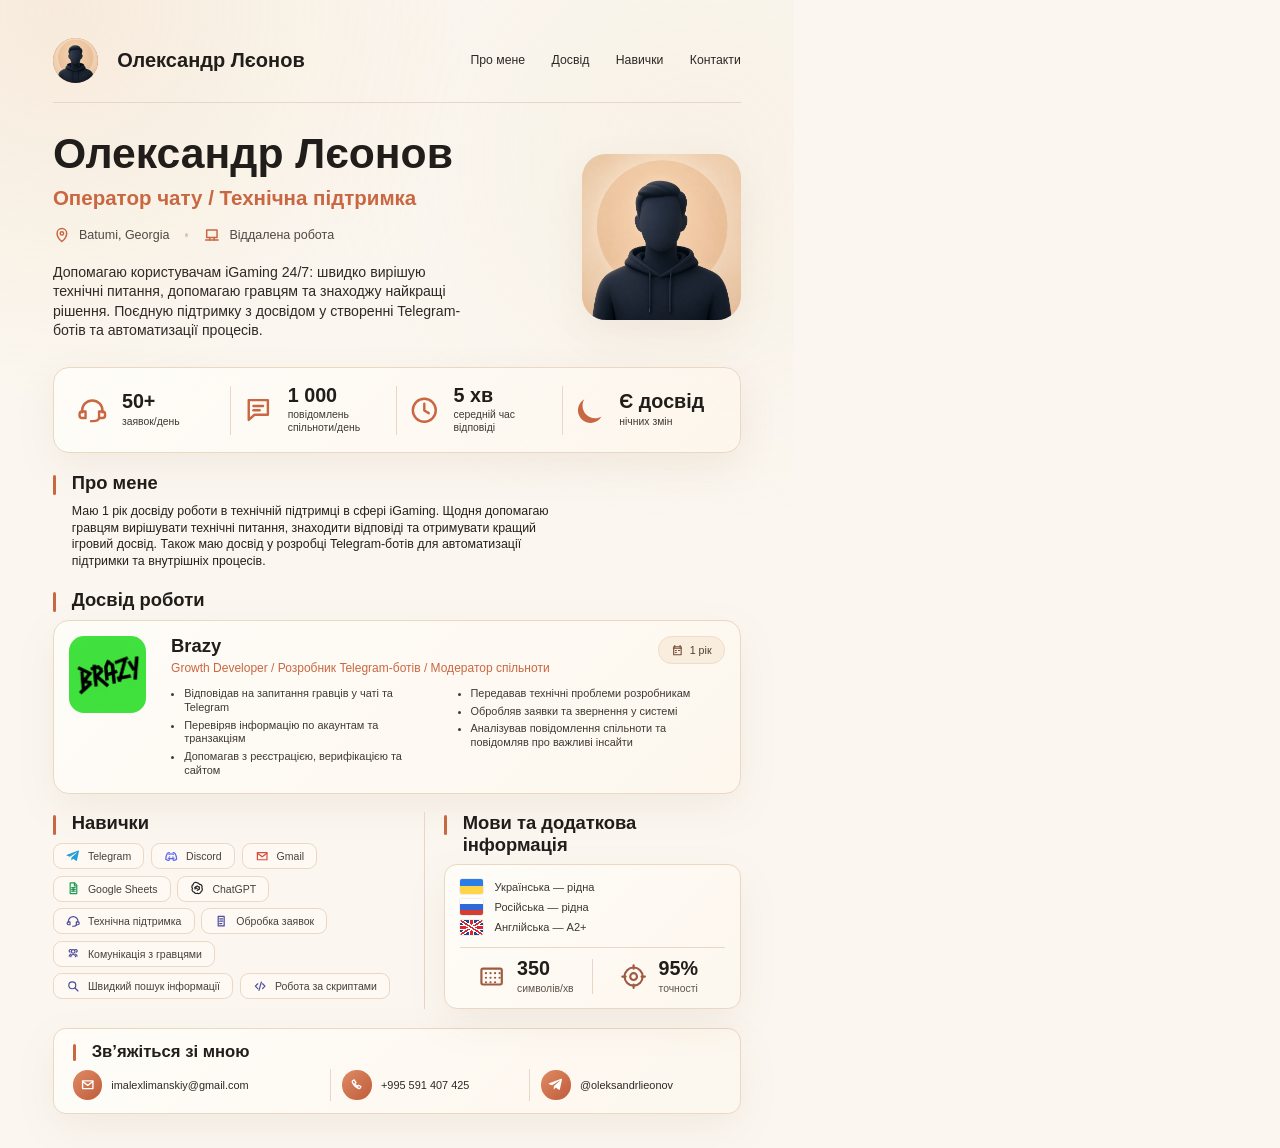
==== resume-pdf.html @ 04a3d412 "Initial resume landing page" ====
<!doctype html>
<html lang="uk">
  <head>
    <meta charset="utf-8">
    <meta name="viewport" content="width=device-width, initial-scale=1">
    <title>Олександр Лєонов - Resume PDF</title>
    <link rel="stylesheet" href="resume-pdf.css">
  </head>
  <body>
    <main class="sheet">
      <header class="topbar">
        <div class="brand">
          <span class="brand-mark">
            <img src="assets/avatar-placeholder.png" alt="" aria-hidden="true">
          </span>
          <span>Олександр Лєонов</span>
        </div>
        <nav class="nav" aria-label="Розділи резюме">
          <span>Про мене</span>
          <span>Досвід</span>
          <span>Навички</span>
          <span>Контакти</span>
        </nav>
      </header>

      <section class="hero" aria-labelledby="name">
        <div class="hero-copy">
          <h1 id="name">Олександр Лєонов</h1>
          <p class="role">Оператор чату / Технічна підтримка</p>

          <div class="meta-row">
            <span>
              <svg aria-hidden="true" viewBox="0 0 24 24">
                <path d="M12 21s6.5-5.6 6.5-11A6.5 6.5 0 0 0 5.5 10c0 5.4 6.5 11 6.5 11Z"></path>
                <circle cx="12" cy="10" r="2.3"></circle>
              </svg>
              Batumi, Georgia
            </span>
            <i aria-hidden="true"></i>
            <span>
              <svg aria-hidden="true" viewBox="0 0 24 24">
                <path d="M5 5.5h14v10H5z"></path>
                <path d="M3.5 19h17"></path>
                <path d="M9 15.5v3.5"></path>
                <path d="M15 15.5v3.5"></path>
              </svg>
              Віддалена робота
            </span>
          </div>

          <p class="lead">
            Допомагаю користувачам iGaming 24/7: швидко вирішую технічні питання,
            допомагаю гравцям та знаходжу найкращі рішення. Поєдную підтримку
            з досвідом у створенні Telegram-ботів та автоматизації процесів.
          </p>
        </div>
        <figure class="avatar">
          <img src="assets/avatar-placeholder.png" alt="Олександр Лєонов">
        </figure>
      </section>

      <section class="stats" aria-label="Ключові показники">
        <div class="stat">
          <svg aria-hidden="true" viewBox="0 0 24 24">
            <path d="M4 13.5v-1.2a8 8 0 0 1 16 0v1.2"></path>
            <path d="M4 13h2.7v5H4a2 2 0 0 1-2-2v-1a2 2 0 0 1 2-2Z"></path>
            <path d="M17.3 13H20a2 2 0 0 1 2 2v1a2 2 0 0 1-2 2h-2.7v-5Z"></path>
            <path d="M17.5 18.2c-.8 1.5-2.4 2.3-4.7 2.3H11"></path>
          </svg>
          <p><strong>50+</strong><span>заявок/день</span></p>
        </div>
        <div class="stat">
          <svg aria-hidden="true" viewBox="0 0 24 24">
            <path d="M4.5 4h15v11.5H9l-4.5 4V4Z"></path>
            <path d="M8.2 8.6h7.5"></path>
            <path d="M8.2 12h4.8"></path>
          </svg>
          <p><strong>1 000</strong><span>повідомлень спільноти/день</span></p>
        </div>
        <div class="stat">
          <svg aria-hidden="true" viewBox="0 0 24 24">
            <circle cx="12" cy="12" r="9"></circle>
            <path d="M12 6.8v5.4l3.5 2"></path>
          </svg>
          <p><strong>5 хв</strong><span>середній час відповіді</span></p>
        </div>
        <div class="stat">
          <svg class="moon" aria-hidden="true" viewBox="0 0 24 24">
            <path d="M20.8 16.9c-1.5.9-3.2 1.4-5.1 1.4-5.4 0-9.8-4.4-9.8-9.8 0-1.9.5-3.6 1.4-5.1A9.9 9.9 0 1 0 20.8 16.9Z"></path>
          </svg>
          <p><strong>Є досвід</strong><span>нічних змін</span></p>
        </div>
      </section>

      <section class="section about">
        <h2>Про мене</h2>
        <p>
          Маю 1 рік досвіду роботи в технічній підтримці в сфері iGaming.
          Щодня допомагаю гравцям вирішувати технічні питання, знаходити відповіді
          та отримувати кращий ігровий досвід. Також маю досвід у розробці
          Telegram-ботів для автоматизації підтримки та внутрішніх процесів.
        </p>
      </section>

      <section class="section">
        <h2>Досвід роботи</h2>
        <article class="experience">
          <img class="company-logo" src="assets/logo-hq.png" alt="Brazy">
          <div class="experience-main">
            <div class="experience-head">
              <div>
                <h3>Brazy</h3>
                <p>Growth Developer / Розробник Telegram-ботів / Модератор спільноти</p>
              </div>
              <span class="period">
                <svg aria-hidden="true" viewBox="0 0 24 24">
                  <path d="M7 3v3"></path>
                  <path d="M17 3v3"></path>
                  <path d="M4.5 8h15"></path>
                  <path d="M5 5h14v15H5z"></path>
                  <path d="M8 12h2"></path>
                  <path d="M14 12h2"></path>
                  <path d="M8 16h2"></path>
                </svg>
                1 рік
              </span>
            </div>
            <div class="experience-list">
              <ul>
                <li>Відповідав на запитання гравців у чаті та Telegram</li>
                <li>Перевіряв інформацію по акаунтам та транзакціям</li>
                <li>Допомагав з реєстрацією, верифікацією та сайтом</li>
              </ul>
              <ul>
                <li>Передавав технічні проблеми розробникам</li>
                <li>Обробляв заявки та звернення у системі</li>
                <li>Аналізував повідомлення спільноти та повідомляв про важливі інсайти</li>
              </ul>
            </div>
          </div>
        </article>
      </section>

      <section class="bottom-grid">
        <div class="section skills">
          <h2>Навички</h2>
          <div class="skill-grid">
            <span><svg class="telegram-color" aria-hidden="true" viewBox="0 0 24 24"><path d="M21.6 4.1 18.4 19c-.2 1-.8 1.2-1.6.8l-4.7-3.5-2.3 2.2c-.3.3-.5.5-1 .5l.4-4.9 8.9-8c.4-.3-.1-.5-.6-.2L6.4 12.8l-4.7-1.5c-1-.3-1-1 .2-1.5L20.3 2.7c.9-.3 1.6.2 1.3 1.4Z"></path></svg>Telegram</span>
            <span><svg class="discord-color" aria-hidden="true" viewBox="0 0 24 24"><path d="M8.2 8.8c2.4-.8 5.2-.8 7.6 0"></path><path d="M7.3 15.3c3.2 1.2 6.2 1.2 9.4 0"></path><path d="M9 6.2c-1.4.3-2.5.8-3.5 1.4C3.7 10.2 3 13.5 3 17.2c1.8 1.3 3.5 2 5.1 2l1-1.7"></path><path d="M15 17.5l1 1.7c1.6 0 3.3-.7 5.1-2 0-3.7-.7-7-2.5-9.6-1-.6-2.1-1.1-3.5-1.4"></path><path d="M9.2 13h.1"></path><path d="M14.7 13h.1"></path></svg>Discord</span>
            <span><svg class="gmail-color" aria-hidden="true" viewBox="0 0 24 24"><path d="M4 6h16v12H4z"></path><path d="m4 7 8 6 8-6"></path></svg>Gmail</span>
            <span><svg class="sheets-color" aria-hidden="true" viewBox="0 0 24 24"><path d="M7 3h7l4 4v14H7z"></path><path d="M14 3v5h4"></path><path d="M9.5 11h6"></path><path d="M9.5 14h6"></path><path d="M9.5 17h6"></path><path d="M12 11v6"></path></svg>Google Sheets</span>
            <span><svg class="chatgpt-color" aria-hidden="true" viewBox="0 0 24 24"><path d="M12 3.2a4 4 0 0 1 3.7 2.4 4 4 0 0 1 4.1 5.8 4 4 0 0 1-1.3 6.1 4 4 0 0 1-6.1 2.8 4 4 0 0 1-5.7-1.8 4 4 0 0 1-2.5-6.2A4 4 0 0 1 5.4 6a4 4 0 0 1 6.6-2.8Z"></path><path d="m8.4 10.5 3.7-2.1 3.5 2"></path><path d="M8.4 13.5v-3l3.6 2.1"></path><path d="M15.6 10.4v3.2l-3.6 2"></path></svg>ChatGPT</span>
            <span><svg aria-hidden="true" viewBox="0 0 24 24"><path d="M4 13.5v-1.2a8 8 0 0 1 16 0v1.2"></path><path d="M4 13h2.7v5H4a2 2 0 0 1-2-2v-1a2 2 0 0 1 2-2Z"></path><path d="M17.3 13H20a2 2 0 0 1 2 2v1a2 2 0 0 1-2 2h-2.7v-5Z"></path><path d="M17.5 18.2c-.8 1.5-2.4 2.3-4.7 2.3H11"></path></svg>Технічна підтримка</span>
            <span><svg aria-hidden="true" viewBox="0 0 24 24"><path d="M7 4h10v16H7z"></path><path d="M9.5 8h5"></path><path d="M9.5 12h5"></path><path d="M9.5 16h3.5"></path></svg>Обробка заявок</span>
            <span><svg aria-hidden="true" viewBox="0 0 24 24"><path d="M16 18c0-2.1-1.8-3.8-4-3.8s-4 1.7-4 3.8"></path><circle cx="12" cy="9" r="3"></circle><path d="M5.5 17c0-1.5 1-2.8 2.4-3.3"></path><path d="M16.1 13.7c1.4.5 2.4 1.8 2.4 3.3"></path><path d="M6.7 10.2a2.3 2.3 0 1 1 2.5-3.8"></path><path d="M14.8 6.4a2.3 2.3 0 1 1 2.5 3.8"></path></svg>Комунікація з гравцями</span>
            <span><svg aria-hidden="true" viewBox="0 0 24 24"><circle cx="10.5" cy="10.5" r="5.8"></circle><path d="m15 15 5 5"></path></svg>Швидкий пошук інформації</span>
            <span><svg aria-hidden="true" viewBox="0 0 24 24"><path d="m8 8-4 4 4 4"></path><path d="m16 8 4 4-4 4"></path><path d="m14 5-4 14"></path></svg>Робота за скриптами</span>
          </div>
        </div>

        <div class="section languages">
          <h2>Мови та додаткова інформація</h2>
          <div class="language-card">
            <div class="language-list">
              <p><b class="flag flag-ua" aria-hidden="true"></b> Українська — рідна</p>
              <p><b class="flag flag-ru" aria-hidden="true"></b> Російська — рідна</p>
              <p><b class="flag flag-gb" aria-hidden="true"></b> Англійська — A2+</p>
            </div>
            <div class="typing">
              <p>
                <svg aria-hidden="true" viewBox="0 0 24 24">
                  <rect x="3" y="5" width="18" height="14" rx="1.5"></rect>
                  <path d="M7 9h.1M11 9h.1M15 9h.1M19 9h.1M7 13h.1M11 13h.1M15 13h.1M19 13h.1M7 17h.1M11 17h.1M15 17h.1"></path>
                </svg>
                <span><strong>350</strong><em>символів/хв</em></span>
              </p>
              <p>
                <svg aria-hidden="true" viewBox="0 0 24 24">
                  <circle cx="12" cy="12" r="8"></circle>
                  <circle cx="12" cy="12" r="3"></circle>
                  <path d="M12 2v3"></path>
                  <path d="M12 19v3"></path>
                  <path d="M2 12h3"></path>
                  <path d="M19 12h3"></path>
                </svg>
                <span><strong>95%</strong><em>точності</em></span>
              </p>
            </div>
          </div>
        </div>
      </section>

      <section class="contact">
        <h2>Зв’яжіться зі мною</h2>
        <div class="contact-items">
          <a href="https://mail.google.com/mail/?view=cm&fs=1&to=imalexlimanskiy@gmail.com">
            <span>
              <svg aria-hidden="true" viewBox="0 0 24 24">
                <path d="M4 6h16v12H4z"></path>
                <path d="m4 7 8 6 8-6"></path>
              </svg>
            </span>
            imalexlimanskiy@gmail.com
          </a>
          <a href="tel:+995591407425">
            <span>
              <svg aria-hidden="true" viewBox="0 0 24 24">
                <path d="M8.2 4.5 6 5.7c-.9.5-1.2 1.6-.8 2.5 2 4.5 5.1 7.6 9.6 9.6.9.4 2 .1 2.5-.8l1.2-2.2-3.6-2-1.6 1.6c-1.8-.9-3.1-2.2-4.1-4.1l1.6-1.6-2.6-3.8Z"></path>
              </svg>
            </span>
            +995 591 407 425
          </a>
          <a href="https://t.me/oleksandrlieonov">
            <span class="telegram">
              <svg aria-hidden="true" viewBox="0 0 24 24">
                <path d="M21.6 4.1 18.4 19c-.2 1-.8 1.2-1.6.8l-4.7-3.5-2.3 2.2c-.3.3-.5.5-1 .5l.4-4.9 8.9-8c.4-.3-.1-.5-.6-.2L6.4 12.8l-4.7-1.5c-1-.3-1-1 .2-1.5L20.3 2.7c.9-.3 1.6.2 1.3 1.4Z"></path>
              </svg>
            </span>
            @oleksandrlieonov
          </a>
        </div>
      </section>
    </main>
  </body>
</html>
---- resume-pdf.css ----
@page {
  size: A4;
  margin: 0;
}

:root {
  --bg: #fbf7f0;
  --paper: #fffaf3;
  --text: #211d1a;
  --muted: #5c534c;
  --accent: #c96742;
  --accent-dark: #9f4f34;
  --border: #ead7c4;
  --line: #e6d7c8;
  --shadow: 0 14px 42px rgba(129, 80, 46, 0.08);
}

* {
  box-sizing: border-box;
}

html,
body {
  width: 210mm;
  min-height: 297mm;
  margin: 0;
}

body {
  background: var(--bg);
  color: var(--text);
  font-family: "Inter", "Segoe UI", Arial, sans-serif;
  -webkit-print-color-adjust: exact;
  print-color-adjust: exact;
}

a {
  color: inherit;
  text-decoration: none;
}

img,
svg {
  display: block;
}

p,
h1,
h2,
h3 {
  margin: 0;
}

.sheet {
  width: 210mm;
  min-height: 297mm;
  padding: 10mm 14mm 9mm;
  background:
    radial-gradient(circle at 8% 1%, rgba(227, 180, 128, 0.18), transparent 30%),
    radial-gradient(circle at 88% 14%, rgba(228, 199, 166, 0.13), transparent 32%),
    var(--bg);
}

.topbar {
  display: flex;
  align-items: center;
  justify-content: space-between;
  gap: 12mm;
  padding-bottom: 5mm;
  border-bottom: 0.35mm solid var(--line);
}

.brand {
  display: flex;
  align-items: center;
  gap: 5mm;
  font-size: 15pt;
  font-weight: 800;
}

.brand-mark {
  display: grid;
  width: 12mm;
  height: 12mm;
  place-items: center;
  border-radius: 50%;
  background: linear-gradient(135deg, #d9825d, #b85537);
  color: #fff;
  overflow: hidden;
}

.brand-mark img {
  width: 100%;
  height: 100%;
  object-fit: cover;
  object-position: center top;
}

.nav {
  display: flex;
  gap: 7mm;
  color: #2c2824;
  font-size: 9.2pt;
}

.hero {
  display: grid;
  grid-template-columns: 1fr 42mm;
  gap: 12mm;
  align-items: center;
  padding-top: 8mm;
}

h1 {
  font-size: 32pt;
  line-height: 0.98;
  font-weight: 850;
  letter-spacing: 0;
}

.role {
  margin-top: 2.8mm;
  color: var(--accent);
  font-size: 15.4pt;
  line-height: 1.18;
  font-weight: 800;
}

.meta-row {
  display: flex;
  align-items: center;
  gap: 4mm;
  margin-top: 4.3mm;
  color: #4f4944;
  font-size: 9.4pt;
}

.meta-row span {
  display: inline-flex;
  align-items: center;
  gap: 2.2mm;
}

.meta-row svg {
  width: 4.7mm;
  height: 4.7mm;
  color: var(--accent);
  fill: none;
  stroke: currentColor;
  stroke-width: 2;
  stroke-linecap: round;
  stroke-linejoin: round;
}

.meta-row i {
  width: 1mm;
  height: 1mm;
  border-radius: 50%;
  background: #d9c7b6;
}

.lead {
  max-width: 112mm;
  margin-top: 5mm;
  color: #2f2a26;
  font-size: 10.6pt;
  line-height: 1.38;
}

.avatar {
  width: 42mm;
  height: 44mm;
  margin: 0;
  overflow: hidden;
  border-radius: 6.4mm;
  background: #f3dfcf;
  box-shadow: var(--shadow);
}

.avatar img {
  width: 100%;
  height: 100%;
  object-fit: cover;
  object-position: center top;
}

.stats,
.experience,
.language-card,
.contact {
  border: 0.35mm solid var(--border);
  background: linear-gradient(135deg, rgba(255, 253, 249, 0.9), rgba(255, 247, 236, 0.56));
  box-shadow: var(--shadow);
}

.stats {
  display: grid;
  grid-template-columns: repeat(4, 1fr);
  margin-top: 7mm;
  padding: 4.6mm 3mm;
  border-radius: 4.2mm;
}

.stat {
  display: grid;
  grid-template-columns: 9mm 1fr;
  align-items: center;
  gap: 2.8mm;
  min-height: 12mm;
  padding: 0 3.2mm;
  border-right: 0.3mm solid var(--line);
}

.stat:last-child {
  border-right: 0;
}

.stat svg {
  width: 8.1mm;
  height: 8.1mm;
  color: var(--accent);
  fill: none;
  stroke: currentColor;
  stroke-width: 1.9;
  stroke-linecap: round;
  stroke-linejoin: round;
}

.stat .moon {
  fill: currentColor;
  stroke: none;
}

.stat strong,
.stat span {
  display: block;
}

.stat strong {
  font-size: 14.8pt;
  line-height: 1;
  font-weight: 850;
}

.stat span {
  margin-top: 1mm;
  color: #3f3934;
  font-size: 7.8pt;
  line-height: 1.24;
}

.section {
  margin-top: 5mm;
}

.section h2,
.contact h2 {
  position: relative;
  margin-bottom: 2.5mm;
  padding-left: 5mm;
  font-size: 13.8pt;
  line-height: 1.15;
  font-weight: 850;
}

.section h2::before,
.contact h2::before {
  content: "";
  position: absolute;
  left: 0;
  top: 0.8mm;
  width: 0.9mm;
  height: 5.2mm;
  border-radius: 2mm;
  background: var(--accent);
}

.about p {
  max-width: 134mm;
  padding-left: 5mm;
  color: #25211e;
  font-size: 9.3pt;
  line-height: 1.36;
}

.experience {
  display: grid;
  grid-template-columns: 22mm 1fr;
  gap: 5mm;
  padding: 4mm;
  border-radius: 4.2mm;
  break-inside: avoid;
}

.company-logo {
  width: 20.5mm;
  height: 20.5mm;
  border-radius: 4mm;
  object-fit: cover;
  object-position: center;
  background: #31ec2f;
}

.experience-main {
  min-width: 0;
}

.experience-head {
  display: flex;
  align-items: flex-start;
  justify-content: space-between;
  gap: 6mm;
}

.experience-head h3 {
  font-size: 13.8pt;
  line-height: 1.1;
  font-weight: 850;
}

.experience-head p {
  margin-top: 1.2mm;
  color: var(--accent);
  font-size: 9pt;
  line-height: 1.28;
}

.period {
  display: inline-flex;
  align-items: center;
  gap: 1.5mm;
  min-width: max-content;
  padding: 1.8mm 3.2mm;
  border: 0.3mm solid #efddca;
  border-radius: 3.6mm;
  background: rgba(248, 232, 214, 0.7);
  color: #4b413a;
  font-size: 8pt;
}

.period svg {
  width: 3.4mm;
  height: 3.4mm;
  color: #744b38;
  fill: none;
  stroke: currentColor;
  stroke-width: 2;
  stroke-linecap: round;
  stroke-linejoin: round;
}

.experience-list {
  display: grid;
  grid-template-columns: 1fr 1fr;
  gap: 5mm;
  margin-top: 3mm;
  color: #403934;
  font-size: 8.2pt;
  line-height: 1.26;
}

ul {
  margin: 0;
  padding-left: 3.5mm;
}

li + li {
  margin-top: 1mm;
}

.bottom-grid {
  display: grid;
  grid-template-columns: 1fr 0.91fr;
  gap: 6mm;
  margin-top: 5mm;
  align-items: start;
}

.bottom-grid .section {
  margin-top: 0;
}

.languages {
  padding-left: 5mm;
  border-left: 0.3mm solid var(--line);
}

.skill-grid {
  display: flex;
  flex-wrap: wrap;
  gap: 1.7mm 1.8mm;
}

.skill-grid > span {
  display: inline-flex;
  min-height: 6.9mm;
  align-items: center;
  gap: 2mm;
  padding: 0 3.2mm;
  border: 0.3mm solid var(--border);
  border-radius: 2.3mm;
  background: rgba(255, 250, 243, 0.72);
  color: #47403b;
  font-size: 7.9pt;
}

.skill-grid svg {
  width: 3.8mm;
  height: 3.8mm;
  flex: 0 0 3.8mm;
  color: #4c4c9d;
  fill: none;
  stroke: currentColor;
  stroke-width: 2;
  stroke-linecap: round;
  stroke-linejoin: round;
}

.skill-grid .telegram-color {
  fill: currentColor;
  stroke: none;
}

.skill-grid .telegram-color { color: #229ed9; }
.skill-grid .discord-color { color: #5865f2; }
.skill-grid .gmail-color { color: #d84a3a; }
.skill-grid .sheets-color { color: #1f9d55; }
.skill-grid .chatgpt-color { color: #222; }

.language-card {
  padding: 3.6mm 4mm;
  border-radius: 3.4mm;
}

.language-list {
  display: grid;
  gap: 1.3mm;
  color: #3e3732;
  font-size: 8.3pt;
}

.language-list p {
  display: flex;
  gap: 3mm;
  align-items: center;
}

.language-list .flag {
  display: inline-block;
  width: 6.2mm;
  height: 4.1mm;
  overflow: hidden;
  border-radius: 0.5mm;
  box-shadow: 0 0 0 0.2mm rgba(80, 58, 42, 0.1);
}

.flag-ua {
  background: linear-gradient(to bottom, #2b7de9 0 50%, #ffd447 50% 100%);
}

.flag-ru {
  background: linear-gradient(to bottom, #fff 0 33.33%, #2f68d8 33.33% 66.66%, #d63c32 66.66% 100%);
}

.flag-gb {
  background:
    linear-gradient(33deg, transparent 0 42%, #fff 42% 47%, #d9272e 47% 53%, #fff 53% 58%, transparent 58%),
    linear-gradient(-33deg, transparent 0 42%, #fff 42% 47%, #d9272e 47% 53%, #fff 53% 58%, transparent 58%),
    linear-gradient(to right, transparent 0 37%, #fff 37% 44%, #d9272e 44% 56%, #fff 56% 63%, transparent 63%),
    linear-gradient(to bottom, transparent 0 34%, #fff 34% 42%, #d9272e 42% 58%, #fff 58% 66%, transparent 66%),
    #21468b;
}

.typing {
  display: grid;
  grid-template-columns: 1fr 1fr;
  margin-top: 3.1mm;
  padding-top: 3mm;
  border-top: 0.3mm solid var(--line);
}

.typing p {
  display: flex;
  align-items: center;
  justify-content: center;
  gap: 3mm;
  text-align: left;
}

.typing p + p {
  border-left: 0.3mm solid var(--line);
}

.typing strong,
.typing em {
  display: block;
}

.typing svg {
  width: 7.2mm;
  height: 7.2mm;
  flex: 0 0 7.2mm;
  color: #9f5b42;
  fill: none;
  stroke: currentColor;
  stroke-width: 1.9;
  stroke-linecap: round;
  stroke-linejoin: round;
}

.typing strong {
  font-size: 14.8pt;
  line-height: 1;
  font-weight: 850;
}

.typing em {
  margin-top: 1.2mm;
  color: #5d534b;
  font-size: 7.8pt;
  font-style: normal;
}

.contact {
  margin-top: 5mm;
  padding: 3.5mm 5mm 3.2mm;
  border-radius: 3.4mm;
  break-inside: avoid;
}

.contact h2 {
  margin-bottom: 2mm;
  font-size: 12.5pt;
}

.contact h2::before {
  top: 0.4mm;
  height: 4.5mm;
}

.contact-items {
  display: grid;
  grid-template-columns: 1.18fr 0.9fr 0.92fr;
  gap: 3mm;
}

.contact-items a {
  display: flex;
  align-items: center;
  gap: 2.4mm;
  min-height: 8.6mm;
  color: #2d2824;
  font-size: 8.2pt;
}

.contact-items a + a {
  padding-left: 3mm;
  border-left: 0.3mm solid var(--line);
}

.contact-items span {
  display: inline-grid;
  width: 7.8mm;
  height: 7.8mm;
  flex: 0 0 7.8mm;
  place-items: center;
  border-radius: 50%;
  background: linear-gradient(135deg, #df8b64, #bf5c3b);
  color: #fff;
}

.contact-items svg {
  width: 4.1mm;
  height: 4.1mm;
  fill: none;
  stroke: currentColor;
  stroke-width: 2.1;
  stroke-linecap: round;
  stroke-linejoin: round;
}

.contact-items .telegram svg {
  fill: currentColor;
  stroke: none;
}
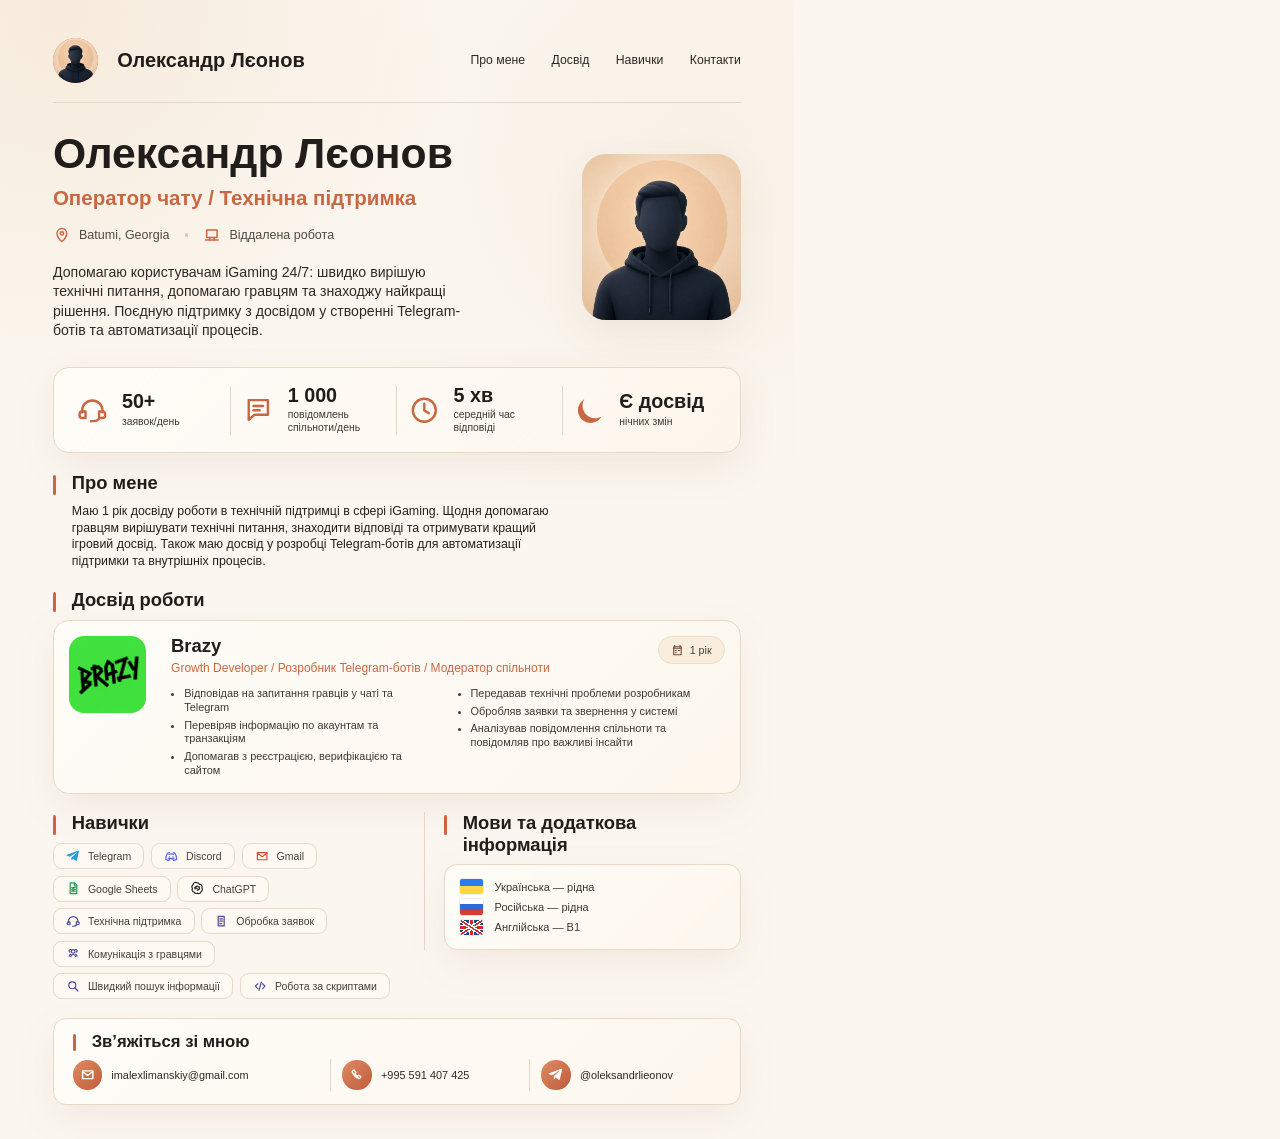
==== commit 6e425824: "Keep only language info in resume" ====
--- a/resume-pdf.html
+++ b/resume-pdf.html
@@ -164,27 +164,7 @@
             <div class="language-list">
               <p><b class="flag flag-ua" aria-hidden="true"></b> Українська — рідна</p>
               <p><b class="flag flag-ru" aria-hidden="true"></b> Російська — рідна</p>
-              <p><b class="flag flag-gb" aria-hidden="true"></b> Англійська — A2+</p>
-            </div>
-            <div class="typing">
-              <p>
-                <svg aria-hidden="true" viewBox="0 0 24 24">
-                  <rect x="3" y="5" width="18" height="14" rx="1.5"></rect>
-                  <path d="M7 9h.1M11 9h.1M15 9h.1M19 9h.1M7 13h.1M11 13h.1M15 13h.1M19 13h.1M7 17h.1M11 17h.1M15 17h.1"></path>
-                </svg>
-                <span><strong>350</strong><em>символів/хв</em></span>
-              </p>
-              <p>
-                <svg aria-hidden="true" viewBox="0 0 24 24">
-                  <circle cx="12" cy="12" r="8"></circle>
-                  <circle cx="12" cy="12" r="3"></circle>
-                  <path d="M12 2v3"></path>
-                  <path d="M12 19v3"></path>
-                  <path d="M2 12h3"></path>
-                  <path d="M19 12h3"></path>
-                </svg>
-                <span><strong>95%</strong><em>точності</em></span>
-              </p>
+              <p><b class="flag flag-gb" aria-hidden="true"></b> Англійська — B1</p>
             </div>
           </div>
         </div>
--- a/resume-pdf.css
+++ b/resume-pdf.css
@@ -471,56 +471,6 @@
     #21468b;
 }
 
-.typing {
-  display: grid;
-  grid-template-columns: 1fr 1fr;
-  margin-top: 3.1mm;
-  padding-top: 3mm;
-  border-top: 0.3mm solid var(--line);
-}
-
-.typing p {
-  display: flex;
-  align-items: center;
-  justify-content: center;
-  gap: 3mm;
-  text-align: left;
-}
-
-.typing p + p {
-  border-left: 0.3mm solid var(--line);
-}
-
-.typing strong,
-.typing em {
-  display: block;
-}
-
-.typing svg {
-  width: 7.2mm;
-  height: 7.2mm;
-  flex: 0 0 7.2mm;
-  color: #9f5b42;
-  fill: none;
-  stroke: currentColor;
-  stroke-width: 1.9;
-  stroke-linecap: round;
-  stroke-linejoin: round;
-}
-
-.typing strong {
-  font-size: 14.8pt;
-  line-height: 1;
-  font-weight: 850;
-}
-
-.typing em {
-  margin-top: 1.2mm;
-  color: #5d534b;
-  font-size: 7.8pt;
-  font-style: normal;
-}
-
 .contact {
   margin-top: 5mm;
   padding: 3.5mm 5mm 3.2mm;
